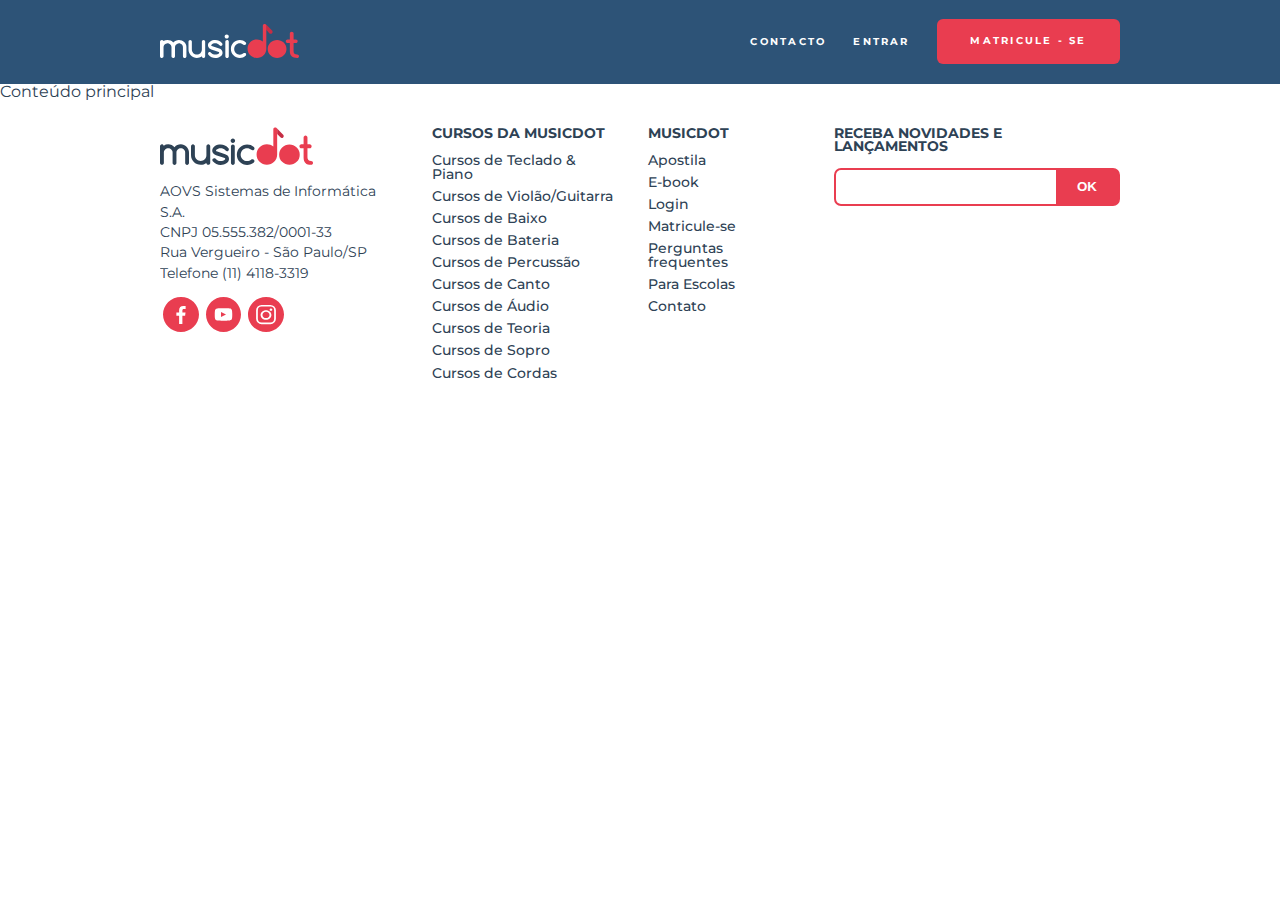
==== index.html @ f308d1e4 "rodape para telas 1200px" ====
<!DOCTYPE html>
<html lang="pt-pt">
<head>
    <meta charset="UTF-8">
    <meta http-equiv="X-UA-Compatible" content="IE=edge">
    <meta name="viewport" content="width=device-width, initial-scale=1.0">
    <link rel="shortcut icon" href="img/favicon.ico" type="image/x-icon">
    <link rel="stylesheet" href="https://fonts.googleapis.com/css?family=Montserrat:300,400,500,
600,700,&display=block">
    <link rel="stylesheet" href="css/reset.css">
    <link rel="stylesheet" href="css/container.css">
    <link rel="stylesheet" href="css/cabecalho.css">
    <link rel="stylesheet" href="css/rodape.css">
    <link rel="stylesheet" href="css/form-newsletter.css">
    <title>MusicDot</title>
</head>
<body>
    <header class="cabecalho container">
        <a href="index.html">
            <img src="img/musicdot-logo-light.svg" alt="MusicDot" title="Ir para a página inicial da Musicdot" class="cabecalho__logo">
        </a>
        <nav>
            <ul class="cabecalho__menu">
                <li class="cabecalho__menu-item"><a href="sobre.html#contato">Contacto</a></li>
                <li class="cabecalho__menu-item"><a href="#">Entrar</a></li>
                <li class="cabecalho__menu-item cabecalho__menu-item--matricular"><a href="#">Matricule - se</a></li>
            </ul>
        </nav>
    </header>

    <main>
        Conteúdo principal
    </main>

    <footer class="rodape container">
        <section class="rodape__secao rodape__secao--sobre">
            <img class="rodape__logo" src="img/logo.svg" alt="Logo da MusicDot">

            <p class="rodape__info-empresa">
                AOVS Sistemas de Informática S.A.
            <br>
            CNPJ 05.555.382/0001-33
            <br>
            Rua Vergueiro - São Paulo/SP
            <br>
            Telefone (11) 4118-3319
            </p>

            <ul class="rodape__lista-midias-socias">
                <li class="rodape__item-midias-socias"><a href="https://www.facebook.com/musicdotonline">
                    <img src="img/footer-icone-facebook.svg" alt="MusicDot no Facebook">
                </a></li>

                <li class="rodape__item-midias-socias "><a href="https://www.youtube.com/user/musicdotonline">
                    <img src="img/footer-icone-youtube.svg" alt="MusicDot no YouTube">
                </a></li>

                <li class="rodape__item-midias-socias "><a href="https://www.instagram.com/musicdotonline/">
                    <img src="img/footer-icone-instagram.svg" alt="Instagram">
                </a></li>
            </ul>
        </section>

<section class="rodape__secao rodape__secao--cursos">
<h2 class="rodape__titulo"> Cursos da MusicDot </h2>
<nav>
<ul>
<li class="rodape_item-lista"><a href="#">Cursos de Teclado & Piano</a></li>
<li class="rodape_item-lista"><a href="#">Cursos de Violão/Guitarra</a></li>
<li class="rodape_item-lista"><a href="#">Cursos de Baixo</a></li>
<li class="rodape_item-lista"><a href="#">Cursos de Bateria</a></li>
<li class="rodape_item-lista"><a href="#">Cursos de Percussão</a></li>
<li class="rodape_item-lista"><a href="#">Cursos de Canto</a></li>
<li class="rodape_item-lista"><a href="#">Cursos de Áudio</a></li>
<li class="rodape_item-lista"><a href="#">Cursos de Teoria</a></li>
<li class="rodape_item-lista"><a href="#">Cursos de Sopro</a></li>
<li class="rodape_item-lista"><a href="#">Cursos de Cordas</a></li>
</ul>
</nav>
</section>

<section class="rodape__secao rodape__secao--links">
    <h2 class="rodape__titulo"> MusicDot </h2>
    <nav>
    <ul>
    <li class="rodape_item-lista"><a href="#">Apostila</a></li>
    <li class="rodape_item-lista"><a href="#">E-book</a></li>
    <li class="rodape_item-lista"><a href="#">Login</a></li>
    <li class="rodape_item-lista"><a href="#">Matricule-se</a></li>
    <li class="rodape_item-lista"><a href="#">Perguntas frequentes</a></li>
    <li class="rodape_item-lista"><a href="#">Para Escolas</a></li>
    <li class="rodape_item-lista"><a href="#">Contato</a></li>
    </ul>
    </nav>
    </section>

    <section class="rodape__secao rodape__secao--newsletter">
        <h2 class="rodape__titulo">
            Receba novidades e lançamentos
        </h2>

        <form action="#" method="get" class="form-newsletter">
            <label for="form-newsletter__label" class="form-newsletter__label">
                Seu email pessoal
            </label>

            <input id="email-newsletter" type="email" name="email-newsletter" class="form-newsletter__campo">
        
        <button type="submit" class="form-newsletter__botao">
            OK
        </button>
    </form>
    </section>
</footer>
</body>
</html>
---- css/container.css ----
.container {
    padding-left: 5%;
    padding-right: 5%;
}

@media (min-width: 1066px) {
    .container {
        padding-left: calc((100% - 960px) / 2);
        padding-right: calc((100% - 960px) / 2);
        }
    }

    @media (min-width: 1440px) {
        .container {
            padding-left: calc((100% - 1200px) / 2);
            padding-right: calc((100% - 1200px) / 2);
        }
    }
---- css/cabecalho.css ----
.cabecalho {
    text-align: center;
    font-size: 0.6rem;
    font-weight: bold;
    text-transform: uppercase;
    letter-spacing: 0.23em;
    color: #fff;
    background-color: #2D5377;
}

.cabecalho__logo {
    padding: 1.5em 0;
    width: 14.5em;
}

.cabecalho__menu {
    display: flex;
    justify-content: space-evenly;
    flex-wrap: wrap;
    background-color: #272B3A87;
}

.cabecalho__menu-item {
    display: inline-block;
}

.cabecalho__menu-item a {
    display: inline-block;
    padding: 1.86em 1.42em;
}

@media (min-width: 640px) {
    .cabecalho {
        padding-top: 0;
        padding-bottom: 0;
        display: flex;
        justify-content: space-between;
        align-items: center;
    }

    .cabecalho__logo {
        padding: 2.5em 0;
    }

    .cabecalho__menu {
        background-color: transparent;
    }
}

@media (min-width: 770px) {
    .cabecalho__menu-item--matricular {
        margin-left: 1.42em;

        border-radius: 6px;
        background-color: #e93d50;
    }

    .cabecalho__menu-item--matricular a {
        padding: 1.8em 3.5em;
    }
}
---- css/rodape.css ----
.rodape {
    padding-top: 2em;
    padding-bottom: 2em;
    text-align: center;
    font-size: 0.7rem;
}

.rodape__logo {
    width: 11.25em;
    margin-bottom: 1em;
}

.rodape__lista-midias-socias {
    display: flex;
    justify-content: center;
    margin-top: 1em;
}

.rodape__info-empresa {
    line-height: 1.5;
}

.rodape__item-midias-socias {
    width: 2.62em;
    margin: 0 .25em;
}

.rodape__item-midias-socias img {
    width: 100%;
}

.rodape__titulo {
    margin-bottom: 1em;
    font-size: 1.45em;
    font-weight: bold;
    text-transform: uppercase;
}

.rodape_item-lista {
    font-weight: 500;
    margin: 0.625em 0;
}

@media (max-width: 640px) {
    .rodape__secao + .rodape__secao {
        margin-top: 2em;
    }
}

@media (min-width: 640px) and (max-width: 1200px){
    .rodape {
        display: flex;
        flex-wrap: wrap;
        justify-content: space-between;

        font-size: 1rem;
    }

    .rodape__secao--sobre,
    .rodape__secao--cursos,
    .rodape__secao--links,
    .rodape__secao--newsletter {
        width: 45%;
    }

    .rodape__secao--cursos {
        order: 1;
        margin: 0;
    }

    .rodape__secao--links {
        order: 2;
        margin: 0;
    }

    .rodape__secao--sobre {
        order: 3;
        margin-top: 2em;
    }

    .rodape__secao--newsletter {
        order: 4;
        margin-top: 2em;
    }
}

@media (min-width: 1200px) {
    .rodape {
        display: flex;
        justify-content: space-between;

        font-size: 0.85rem;
        text-align: left;
    }

    .rodape__titulo {
        font-size: 1em;
    }

    .rodape__lista-midias-socias {
        justify-content: left;
    }

    .rodape__secao {
        margin-top: 0;
    }

    .rodape__secao + .rodape__secao {
        margin-left: 2em;
    }
}
---- css/form-newsletter.css ----
.form-newsletter {
    display: flex;
    width: 100%;
    overflow: hidden;
    box-sizing: border-box;

    border-radius: 7px;
    border: 2px solid #e93d50;
    background-color: #e93d50;
}

.form-newsletter__label {
    position: absolute;
    left: -10000px;
    width: 1px;
    height: 1px;
    overflow: hidden;
}

.form-newsletter__campo {
    padding: .6rem .4rem;
    flex-grow: 1;
    border: none;
}

.form-newsletter__botao {
    flex-grow: 1;
    border: none;

    text-transform: uppercase;
    font-weight: 600;

    background-color: #e93d50;
    color: #fff;
}
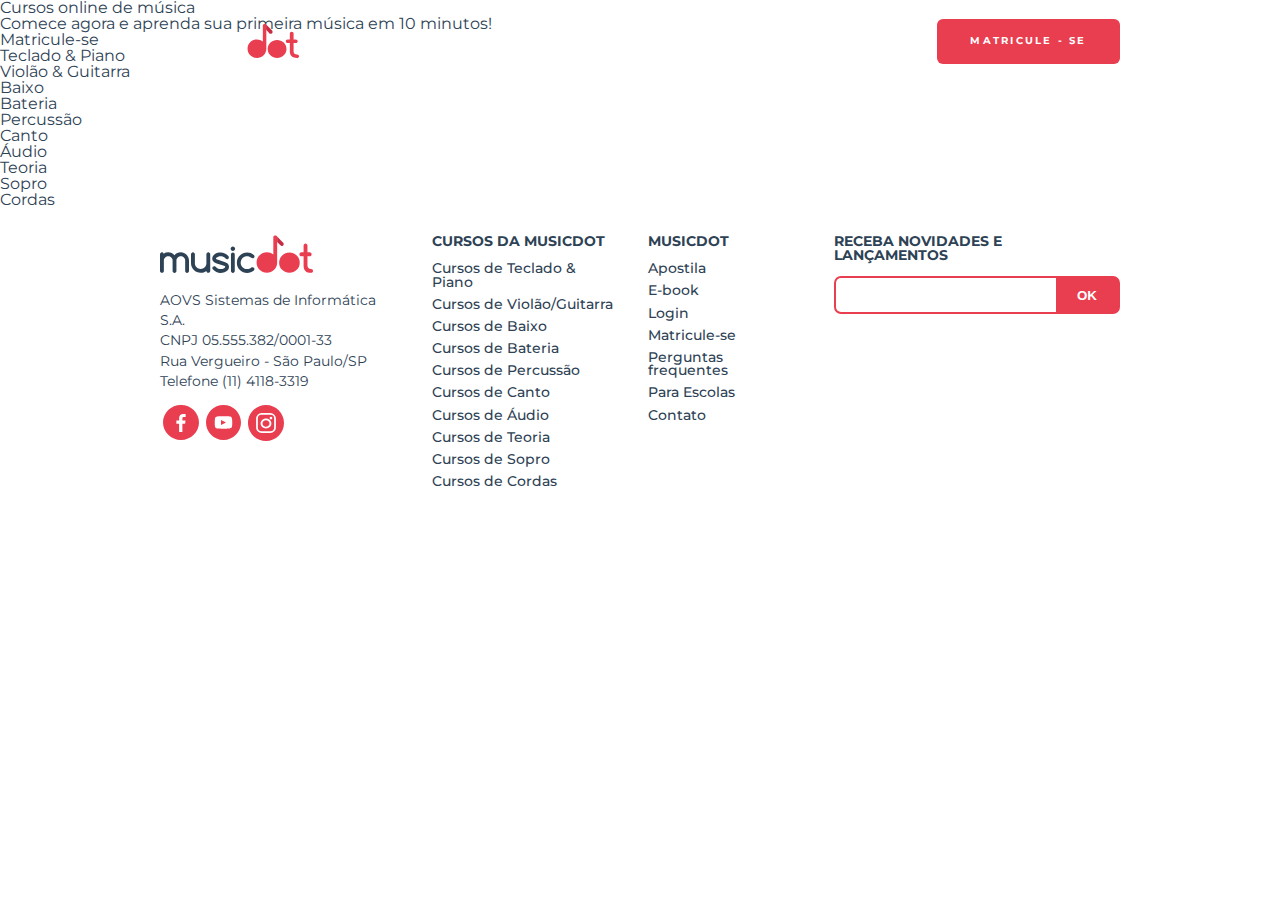
==== commit a1b779d8: "menu absolute" ====
--- a/index.html
+++ b/index.html
@@ -10,6 +10,7 @@
     <link rel="stylesheet" href="css/reset.css">
     <link rel="stylesheet" href="css/container.css">
     <link rel="stylesheet" href="css/cabecalho.css">
+    <link rel="stylesheet" href="css/cursos.css">
     <link rel="stylesheet" href="css/rodape.css">
     <link rel="stylesheet" href="css/form-newsletter.css">
     <title>MusicDot</title>
@@ -26,11 +27,52 @@
                 <li class="cabecalho__menu-item cabecalho__menu-item--matricular"><a href="#">Matricule - se</a></li>
             </ul>
         </nav>
-    </header>
+    </header> <!---Fim do header-->
 
-    <main>
-        Conteúdo principal
-    </main>
+    <main><!--inicio de conteudo primcipal-->
+        <section class="cursos">
+            <article class="cursos__chamada --largura-grande">
+                <h1 class="chamada__titulo">Cursos online de <strong class="chamada__titulo--destaque">música</strong></h1>
+                <p>Comece agora e aprenda sua primeira música em 10 minutos!</p>
+                <a href="cursos.html" class="chamada__cursos__matricula botao">Matricule-se</a>
+            </article>
+
+            <nav>
+                <ul class="cursos__lista">
+                <li class="curso--tecladopiano">
+                <a href="#">Teclado & Piano</a>
+                </li>
+                <li class="curso--violaoguitarra">
+                <a href="#">Violão & Guitarra</a>
+                </li>
+                <li class="curso--baixo">
+                <a href="#">Baixo</a>
+                </li>
+                <li class="curso--bateria curso--destaque">
+                <a href="#">Bateria</a>
+                </li>
+                <li class="curso--percussao">
+                <a href="#">Percussão</a>
+                </li>
+                <li class="curso--canto curso--destaque2">
+                <a href="#">Canto</a>
+                </li>
+                <li class="curso--audio">
+                <a href="#">Áudio</a>
+                </li>
+                <li class="curso--teoria">
+                <a href="#">Teoria</a>
+                </li>
+                <li class="curso--sopro">
+                <a href="#">Sopro</a>
+                </li>
+                <li class="curso--cordas">
+                <a href="#">Cordas</a>
+                </li>
+                </ul>
+                </nav>
+        </section>
+    </main><!--Fim do conteudo principal-->
 
     <footer class="rodape container">
         <section class="rodape__secao rodape__secao--sobre">
--- a/css/cabecalho.css
+++ b/css/cabecalho.css
@@ -1,11 +1,15 @@
 .cabecalho {
+    position: absolute;
+    top: 0;
+    width: 100%;
+    box-sizing: border-box;
+
     text-align: center;
     font-size: 0.6rem;
     font-weight: bold;
     text-transform: uppercase;
     letter-spacing: 0.23em;
     color: #fff;
-    background-color: #2D5377;
 }
 
 .cabecalho__logo {
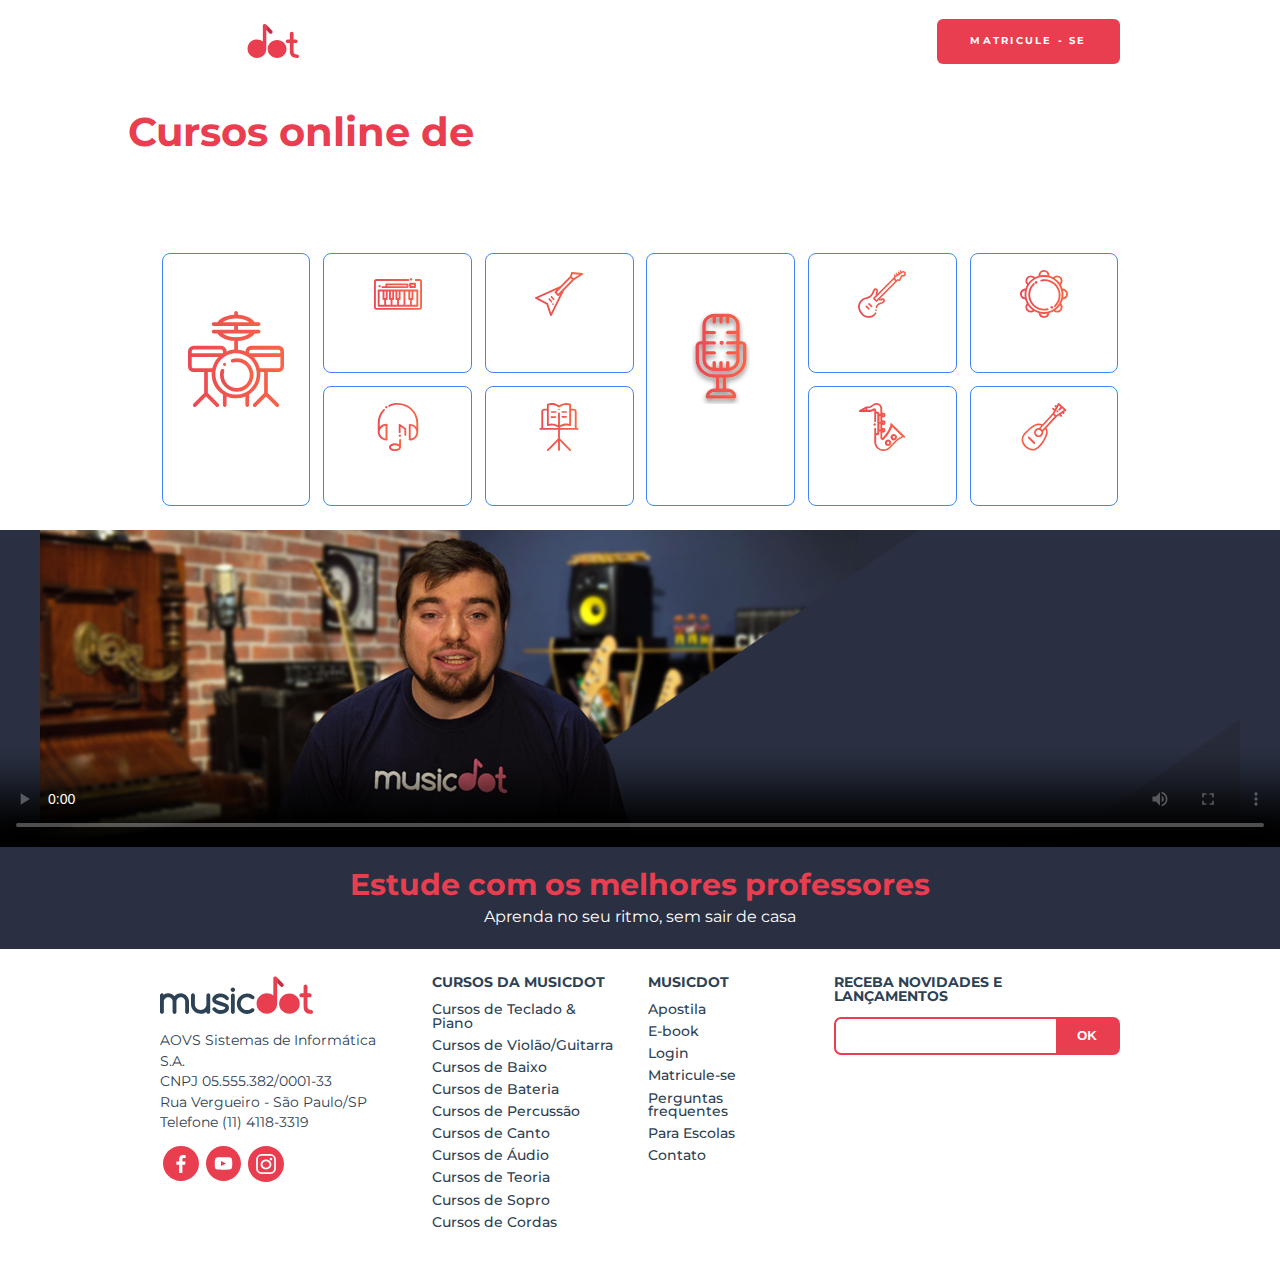
==== commit 78ecf597: "video" ====
--- a/index.html
+++ b/index.html
@@ -11,6 +11,7 @@
     <link rel="stylesheet" href="css/container.css">
     <link rel="stylesheet" href="css/cabecalho.css">
     <link rel="stylesheet" href="css/cursos.css">
+    <link rel="stylesheet" href="css/video.css">
     <link rel="stylesheet" href="css/rodape.css">
     <link rel="stylesheet" href="css/form-newsletter.css">
     <title>MusicDot</title>
@@ -71,6 +72,17 @@
                 </li>
                 </ul>
                 </nav>
+        </section>
+
+        <section class="video">
+            <video controls class="video--mobile" src="video/video-promocional.mp4" poster="img/video-principal-mobile.png"></video>
+
+            <video  controls class="video--desktop" src="video/video-promocional.mp4" poster="img/video-principal.png"></video>
+
+            <article class="video__textos">
+                <h2 class="textos__titulo">Estude com os melhores professores</h2>
+                <p>Aprenda no seu ritmo, sem sair de casa</p>
+            </article>
         </section>
     </main><!--Fim do conteudo principal-->
 
--- a/css/cursos.css
+++ b/css/cursos.css
@@ -0,0 +1,247 @@
+.--largura-maxima {
+    width: 100%;
+}
+
+.--largura-grande {
+    width: 80%;
+}
+
+.botao {
+    font-size: .8rem;
+    font-weight: 500;
+    letter-spacing: 2.9px;
+    text-transform: uppercase;
+    padding: 1rem 40px;
+    margin-top: .5rem;
+    margin-bottom: .5rem;
+    border-radius: 6px;
+    transition: .25s;
+}
+
+.botao:hover {
+    transform: translate(0, .22rem);
+    transition: .25s;
+}
+
+.cursos {
+    color: #fff;
+    text-align: center;
+    background-image: url(../img/home-background-mobile.png);
+    background-size: cover;
+    padding-top: 9.5rem;
+    display: flex;
+    flex-direction: column;
+    align-items: center;
+}
+
+.cursos__chamada {
+    display: flex;
+    flex-direction: column;
+    align-items: center;
+}
+
+.chamada__titulo {
+    color: #e93d50;
+    font-weight: 700;
+    font-size: 1.2rem;
+    margin-bottom: .3rem;
+}
+
+.chamada__titulo--destaque {
+    color: #fff;
+}
+
+.chamada p {
+    font-weight: 500;
+    line-height: 1.3;
+    margin: 1rem 0;
+}
+
+.chamada__cursos__matricula {
+    color: #fff;
+    background-color: #e93d50;
+}
+
+.cursos__lista {
+    font-size: .7rem;
+    font-weight: 600;
+    margin-top: 1rem;
+    margin-bottom: 1rem;
+    display: grid;
+    grid-template-columns: 7rem 7rem;
+    grid-template-rows: repeat(5, 4.5rem);
+    grid-gap: .5rem;
+    text-align: center;
+}
+
+.cursos__lista li {
+    border: 1px solid #4286f4;
+    border-radius: 8px;
+    box-sizing: border-box;
+    display: flex;
+    justify-content: space-around;
+    align-items: center;
+    background-repeat: no-repeat;
+    background-size: 2rem 2rem;
+    background-position: top .6rem center;
+    padding-top: 2.5rem;
+    transition: .25s;
+}
+
+.cursos__lista li:hover {
+    transform: translate(0, .22rem);
+    background-color: rgba(66, 134, 244, 0.337);
+    transition: .25s;
+}
+
+.curso--tecladopiano {
+    background-image: url("../img/icone-teclado-piano.svg");
+    }
+    .curso--violaoguitarra {
+    background-image: url("../img/icones-violao-guitarra.svg");
+    }
+    .curso--baixo {
+    background-image: url("../img/icones-baixo.svg");
+    }
+    .curso--bateria {
+    background-image: url("../img/icones-bateria.svg");
+    }
+    .curso--percussao {
+    background-image: url("../img/icones-percussao.svg");
+    }
+    .curso--canto {
+    background-image: url("../img/icones-canto.svg");
+    }
+    .curso--audio {
+    background-image: url("../img/icones-audio.svg");
+    }
+    .curso--teoria {
+    background-image: url("../img/icones-teoria.svg");
+    }
+    .curso--sopro {
+    background-image: url("../img/icones-sopro.svg");
+    }
+    .curso--cordas {
+    background-image: url("../img/icone-cordas.svg");
+    }
+
+    .cursos__lista img {
+        width: 2rem;
+        height: 2rem;
+        margin-bottom: 5px;
+    }
+
+    @media (min-width: 768px) {
+        .cursos {
+            padding: 6rem 5% 0;
+            background-image: url(../img/home-background.png);
+        }
+
+        .cursos__chamada {
+            width: 300px;
+            align-items: flex-start;
+            align-self: flex-start;
+            text-align: left;
+        }
+
+        .chamada__titulo {
+            font-size: 2rem;
+        }
+
+        .chamada__cursos__matricula {
+            display: none;
+        }
+
+        .cursos__lista {
+            grid-template-columns: repeat(5, 7rem);
+            grid-template-rows: 5.5rem 5.5rem 5.5rem;
+            gap: .8rem;
+        }
+
+        .cursos__lista li {
+            background-repeat: no-repeat;
+            background-size: 2rem 2rem;
+            background-position: top 1rem center;
+            padding-top: 2.5rem;
+        }
+
+        .cursos__lista .curso--destaque {
+            order: -1;
+            grid-area: 1/1/span 3/3;
+            padding-top: 5.5rem;
+            background-size: 6rem 6rem;
+            background-position: top 3.6rem center;
+        }
+    }
+
+    @media (min-width: 1200px) {
+        .cursos {
+            padding: 7rem 10% 0;
+        }
+
+        .cursos__chamada {
+            width: 450px;
+        }
+
+        .chamada__titulo {
+            font-size: 2.5rem;
+        }
+
+        .cursos__lista {
+            grid-template-columns: repeat(6, 9.3rem);
+            grid-template-rows: 7.5rem 7.5rem;
+            margin-top: 1.5rem;
+            margin-bottom: 1.5rem;
+        }
+
+        .cursos__lista li {
+            background-repeat: no-repeat;
+            background-size: 3rem 3rem;
+            background-position: top 1rem center;
+            padding-top: 2.5rem;
+        }
+
+        .cursos__lista .curso--destaque {
+            order: -1;
+            grid-area: 1/1/span 2/2;
+            padding-top: 6rem;
+            background-size: 6rem 6rem;
+            background-position: top 3.6rem center;
+        }
+
+        .cursos__lista .curso--destaque2 {
+            order: -1;
+            grid-area: 1/4/span 2/5;
+            padding-top: 6rem;
+            background-size: 6rem 6rem;
+            background-position: top 3.6rem center;
+        }
+
+        .cursos__lista p {
+            font-size: .9rem;
+        }
+
+        .curso--destaque2 .imagem-destaque2 {
+            width: 6rem;
+            height: 6rem;
+            margin-bottom: .8rem;
+        }
+    }
+
+    @media (min-width: 1440px) {
+        .cursos__lista {
+            grid-template-columns: repeat(6, 11rem);
+        }
+    }
+
+    @media (min-width: 1600px) {
+        .cursos__lista {
+            grid-template-columns: repeat(6, 13rem);
+        }
+
+        .cursos__lista img {
+            width: 3rem;
+            height: 3rem;
+            margin-bottom: 10px;
+        }
+    }--- a/css/video.css
+++ b/css/video.css
@@ -0,0 +1,78 @@
+.video {
+    display: flex;
+    flex-direction: column;
+    align-items: center;
+    text-align: center;
+    color: #fff;
+    background-color: #2a3042;
+}
+
+.video--mobile {
+    width: 100%;
+    height: 8.9rem;
+}
+
+.video--desktop {
+    display: none;
+}
+
+.video__textos {
+    margin-top: 1rem;
+    margin-bottom: 1rem;
+    position: relative;
+    padding: 0 10%;
+    box-sizing: border-box;
+}
+
+.textos__titulo {
+    font-weight: 700;
+    font-size: 1.2rem;
+    margin-bottom: .3rem;
+    margin-bottom: .5rem;
+}
+
+.textos__titulo::first-line {
+    color: #e93d50;
+}
+
+@media (min-width: 768px) {
+    .video--mobile {
+        display: none;
+    }
+
+    .video--desktop {
+        display: block;
+        width: 100%;
+        height: 12.8rem;
+    }
+
+    .textos__titulo {
+        font-size: 1.5rem;
+    }
+}
+
+@media (min-width: 1200px) {
+    .video--desktop {
+        height: 19.8rem;
+    }
+
+    .video__textos {
+        margin-top: 1.5rem;
+        margin-bottom: 1.5rem;
+    }
+
+    .video__textos::before {
+        width: 5rem;
+        height: 5rem;
+    }
+
+    .textos__titulo {
+        font-size: 1.9rem;
+    }
+}
+
+@media (min-width: 1600px) {
+    .video--desktop {
+        height: 26.8rem;
+    }
+}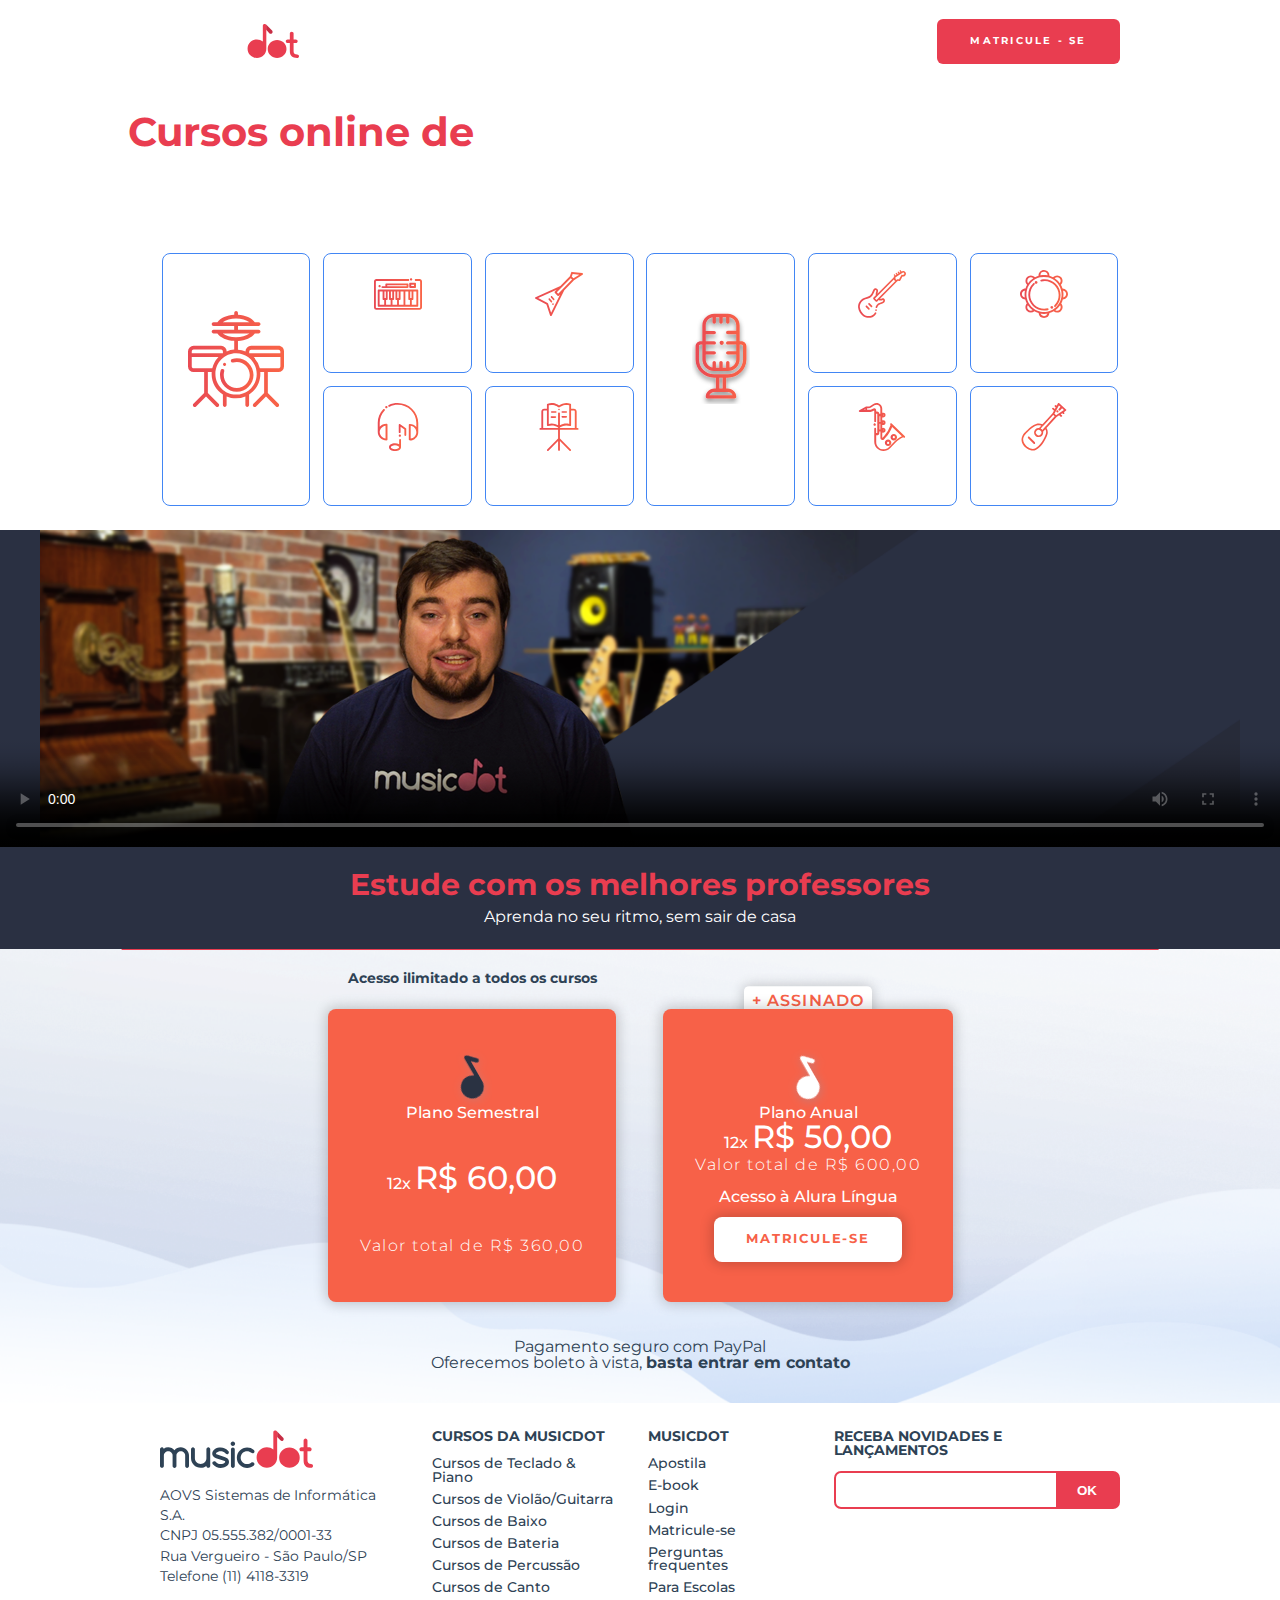
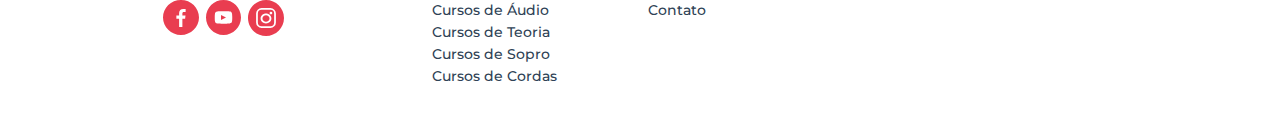
==== commit a3b3ec27: "planos" ====
--- a/index.html
+++ b/index.html
@@ -12,6 +12,7 @@
     <link rel="stylesheet" href="css/cabecalho.css">
     <link rel="stylesheet" href="css/cursos.css">
     <link rel="stylesheet" href="css/video.css">
+    <link rel="stylesheet" href="css/planos.css">
     <link rel="stylesheet" href="css/rodape.css">
     <link rel="stylesheet" href="css/form-newsletter.css">
     <title>MusicDot</title>
@@ -82,6 +83,29 @@
             <article class="video__textos">
                 <h2 class="textos__titulo">Estude com os melhores professores</h2>
                 <p>Aprenda no seu ritmo, sem sair de casa</p>
+            </article>
+        </section>
+
+        <section class="planos">
+            <h2 class="planos__titulo">Acesso ilimitado a todos os cursos</h2>
+            <article class="cards__planoanual">
+                <span class="plano--destaque"> + Assinado</span>
+                <div class="planos__card card--anual">
+                    <h3 class="plano__titulo">Plano Anual</h3>
+                    <p>12x <span class="valor--destaque">R$ 50,00</span></p>
+                    <p>Valor total de R$ 600,00</p>
+                    <span>Acesso à Alura Língua</span>
+                    <a href="cursos.html" class="cards__botao botao">Matricule-se</a>
+                </div>
+            </article>
+            <article class="planos__card card--semestral">
+                <h3 class="plano__titulo">Plano Semestral</h3>
+                <p>12x <span class="valor--destaque">R$ 60,00</span></p>
+                <p>Valor total de R$ 360,00</p>
+            </article>
+            <article class="planos__pagamentos">
+                <p>Pagamento seguro com PayPal</p>
+                <p>Oferecemos boleto à vista, <a href="#">basta entrar em contato</a></p>
             </article>
         </section>
     </main><!--Fim do conteudo principal-->
--- a/css/planos.css
+++ b/css/planos.css
@@ -0,0 +1,169 @@
+.planos {
+    background-image: url(../img/planos-background-mobile.png);
+    background-size: cover;
+    background-repeat: no-repeat;
+    text-align: center;
+    padding-top: 15px;
+    padding-bottom: 1.8rem;
+    display: grid;
+    justify-items: center;
+    position: relative;
+}
+
+.planos::before {
+    content: "";
+    width: 81%;
+    height: .1rem;
+    background-color: #e93d50;
+    position: absolute;
+    top: 0;
+    left: 50%;
+    transform: translate(-50%, 0);
+}
+
+.planos__titulo {
+ font-size: .85rem;  
+ font-weight: 700;
+ margin-bottom: 2rem; 
+}
+
+.planos__card {
+    background-color: #f76148;
+    border-radius: 8px;
+    margin-bottom: 1.3rem;
+    color: #fff;
+    padding: 4rem 1rem 1rem;
+    display: flex;
+    flex-direction: column;
+    align-items: center;
+    box-shadow: 0 0 .8rem .1rem rgba(0, 0, 0, .2);
+    background-repeat: no-repeat;
+    background-size: 1.7rem;
+    background-position: top 1.5rem center;
+}
+
+.card--anual {
+    background-image: url(../img/simbolo-musidot-branco.svg);
+}
+
+.card--semestral {
+    background-image: url(../img/simbolo-musidot-dark.svg);
+}
+
+.planos__titulo {
+    margin: 8px 0;
+}
+
+.planos__card p + p {
+    font-weight: 300;
+    margin-top: .2rem;
+    letter-spacing: 1.5px;
+}
+
+.plano__titulo, .plano__titulo + p {
+    font-size: 1rem;
+    font-weight: 500;
+}
+
+.valor--destaque {
+    font-size: 2rem;
+    font-weight: 700;
+}
+
+.planos__card span {
+    font-weight: 500;
+}
+
+.cards__botao {
+    color: #f76148;
+    text-transform: uppercase;
+    letter-spacing: 1.8px;
+    font-weight: 600;
+    border-radius: 8px;
+    margin-top: .8rem;
+    background-color: #fff;
+    padding: 1rem 2rem;
+    box-shadow: 0 0 .8rem .1rem rgba(0, 0, 0, .2);
+}
+
+.card--anual {
+    position: relative;
+    z-index: 2;
+}
+
+.plano--destaque {
+    color: #f76148;
+    font-weight: 600;
+    text-transform: uppercase;
+    letter-spacing: 1.1px;
+    width: 8rem;
+    padding: .4rem 0 .8rem;
+    border-radius: 5px;
+    box-shadow: 0 0 .8rem .05rem rgba(0, 0, 0, .2);
+    background-color: #fff;
+    position: absolute;
+    transform: translate(-50%, -65%);
+    z-index: 1;
+}
+
+.card--anual p + p, .card--semestral p + p {
+    margin-bottom: 1rem;
+}
+
+.planos > p {
+    width: 250px;
+    font-size: .6rem;
+    font-weight: 600;
+    line-height: 18px;
+}
+
+.planos a {
+    font-weight: 700;
+}
+
+@media (min-width: 768px) {
+    .planos {
+        grid-template-columns: 20rem 20rem;
+        grid-template-areas: 
+        "header header"
+        "card1 card2"
+        "footer footer";
+        gap: 1rem;
+        justify-content: center;
+        padding-bottom: 2rem;
+        background-image: url(../img/planos-background.png);
+        background-size: cover;
+    }
+
+    .plano__titulo {
+        grid-area: header;
+    }
+
+    .cards__planoanual {
+        grid-area: card2;
+    }
+
+    .card--semestral {
+        grid-area: card1;
+    }
+
+    .planos__pagamentos {
+        grid-column-end: span 2;
+    }
+
+    .plano--maisassinado {
+        font-size: .8rem;
+    }
+
+    .planos__card {
+        padding: 6rem 2rem 2rem;
+        justify-content: space-between;
+        background-size: 2.5rem;
+        background-position: top 2.5rem center;
+    }
+
+    .planos__card img {
+        width: 2.5rem;
+    }
+}
+
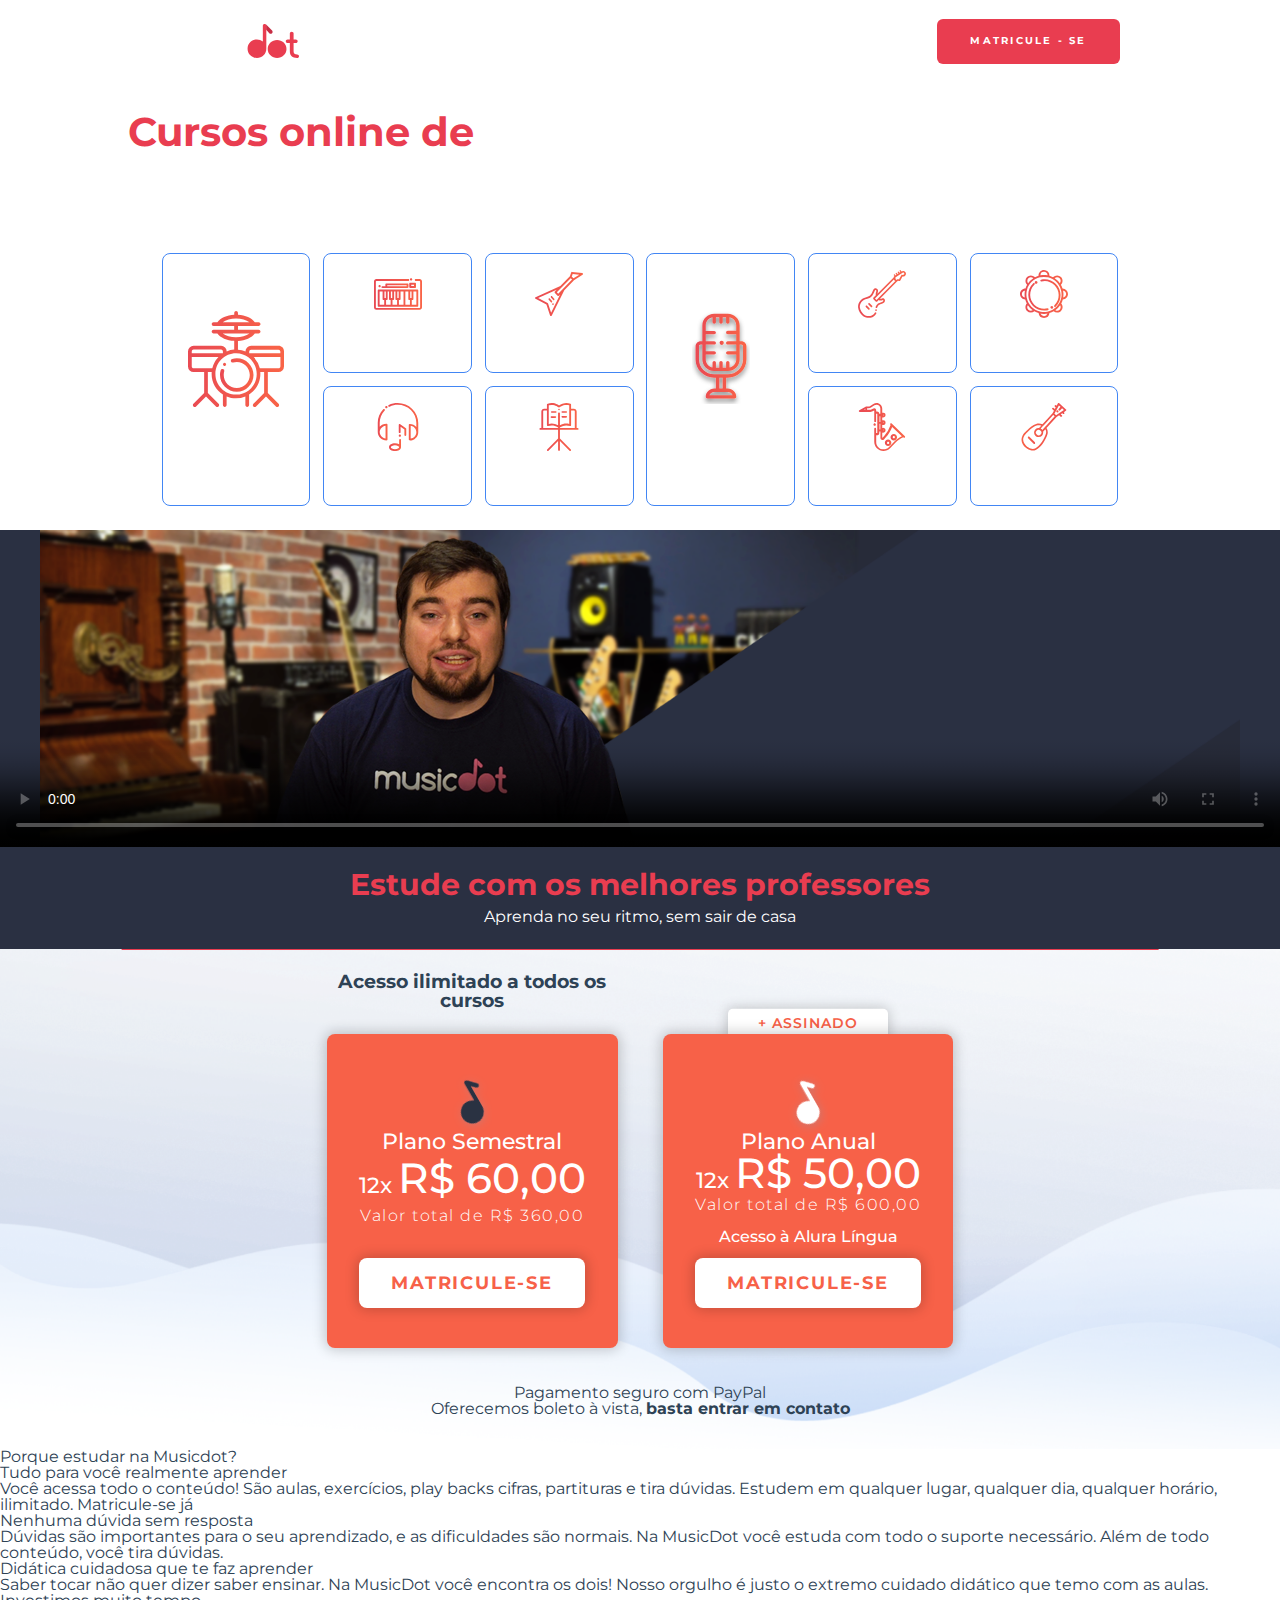
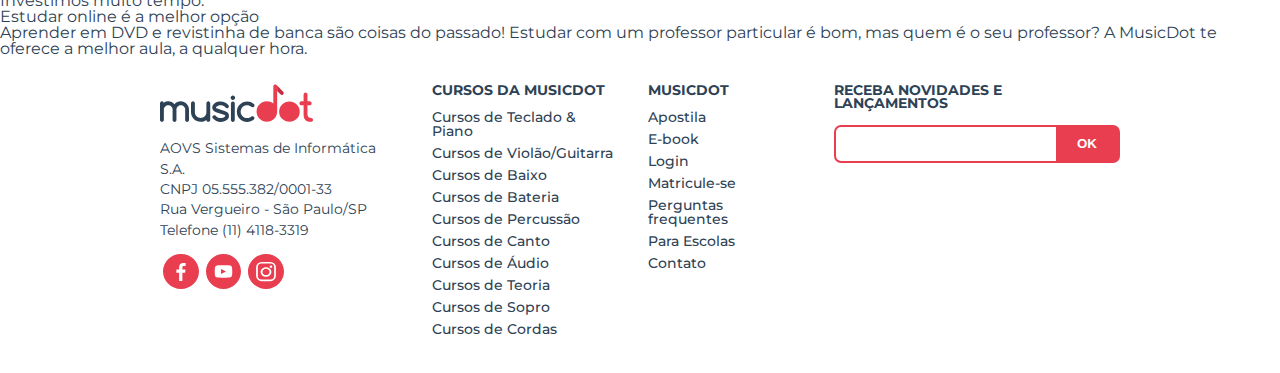
==== commit fa5f16fe: "beneficios" ====
--- a/index.html
+++ b/index.html
@@ -13,6 +13,7 @@
     <link rel="stylesheet" href="css/cursos.css">
     <link rel="stylesheet" href="css/video.css">
     <link rel="stylesheet" href="css/planos.css">
+    <link rel="stylesheet" href="css/beneficios.css">
     <link rel="stylesheet" href="css/rodape.css">
     <link rel="stylesheet" href="css/form-newsletter.css">
     <title>MusicDot</title>
@@ -102,6 +103,7 @@
                 <h3 class="plano__titulo">Plano Semestral</h3>
                 <p>12x <span class="valor--destaque">R$ 60,00</span></p>
                 <p>Valor total de R$ 360,00</p>
+                <a href="cursos.html" class="cards__botao botao">Matricule-se</a>
             </article>
             <article class="planos__pagamentos">
                 <p>Pagamento seguro com PayPal</p>
@@ -109,6 +111,32 @@
             </article>
         </section>
     </main><!--Fim do conteudo principal-->
+
+    <section class="beneficios">
+        <h2 class="beneficios__titulo">Porque estudar na Musicdot?</h2>
+        <ul class="beneficios__lista">
+            <li class="beneficio--paravoce">
+                <h3 class="beneficio__titulo">Tudo para você realmente aprender</h3>
+                <p class="beneficio__texto">Você acessa todo o conteúdo! São aulas, exercícios, play backs cifras, partituras e tira dúvidas. Estudem em qualquer lugar, qualquer dia, qualquer horário, ilimitado. Matricule-se já
+                </p>
+            </li>
+
+            <li class="beneficio--duvidas">
+                <h3 class="beneficio__titulo">Nenhuma dúvida sem resposta</h3>
+                <p class="beneficio__texto">Dúvidas são importantes para o seu aprendizado, e as dificuldades são normais. Na MusicDot você estuda com todo o suporte necessário. Além de todo conteúdo, você tira dúvidas.</p>
+            </li>
+
+            <li class="beneficio--didatica">
+                <h3 class="beneficio__titulo">Didática cuidadosa que te faz aprender</h3>
+                <p class="beneficio__texto">Saber tocar não quer dizer saber ensinar. Na MusicDot você encontra os dois! Nosso orgulho é justo o extremo cuidado didático que temo com as aulas. Investimos muito tempo.</p>
+            </li>
+
+            <li class="beneficio--online">
+                <h3 class="beneficio__titulo">Estudar online é a melhor opção</h3>
+                <p class="beneficio__texto">Aprender em DVD e revistinha de banca são coisas do passado! Estudar com um professor particular é bom, mas quem é o seu professor? A MusicDot te oferece a melhor aula, a qualquer hora.</p>
+            </li>
+        </ul>
+    </section>
 
     <footer class="rodape container">
         <section class="rodape__secao rodape__secao--sobre">
--- a/css/planos.css
+++ b/css/planos.css
@@ -165,5 +165,42 @@
     .planos__card img {
         width: 2.5rem;
     }
-}
-
+
+    .plano__titulo, .plano__titulo + p {
+        font-size: 1.4rem;
+        font-weight: 500;
+    }
+
+    .valor--destaque {
+        font-size: 2.6rem;
+        font-weight: 700;
+    }
+
+    .plano--destaque {
+        font-size: .6rem;
+    }
+
+    .cards__botao {
+        font-size: 1.1rem;
+        transition: .25s;
+    }
+
+    .planos > p {
+        font-size: .9rem;
+        font-weight: 600;
+        line-height: 18px;
+    }
+}
+
+@media(min-width: 1200px) {
+    .planos__titulo {
+        font-size: 1.2rem;
+    }  
+    
+    .plano--destaque {
+        font-size: .9rem;
+        width: 10rem;
+        transform: translate(-50%, -75%);
+    }
+}
+
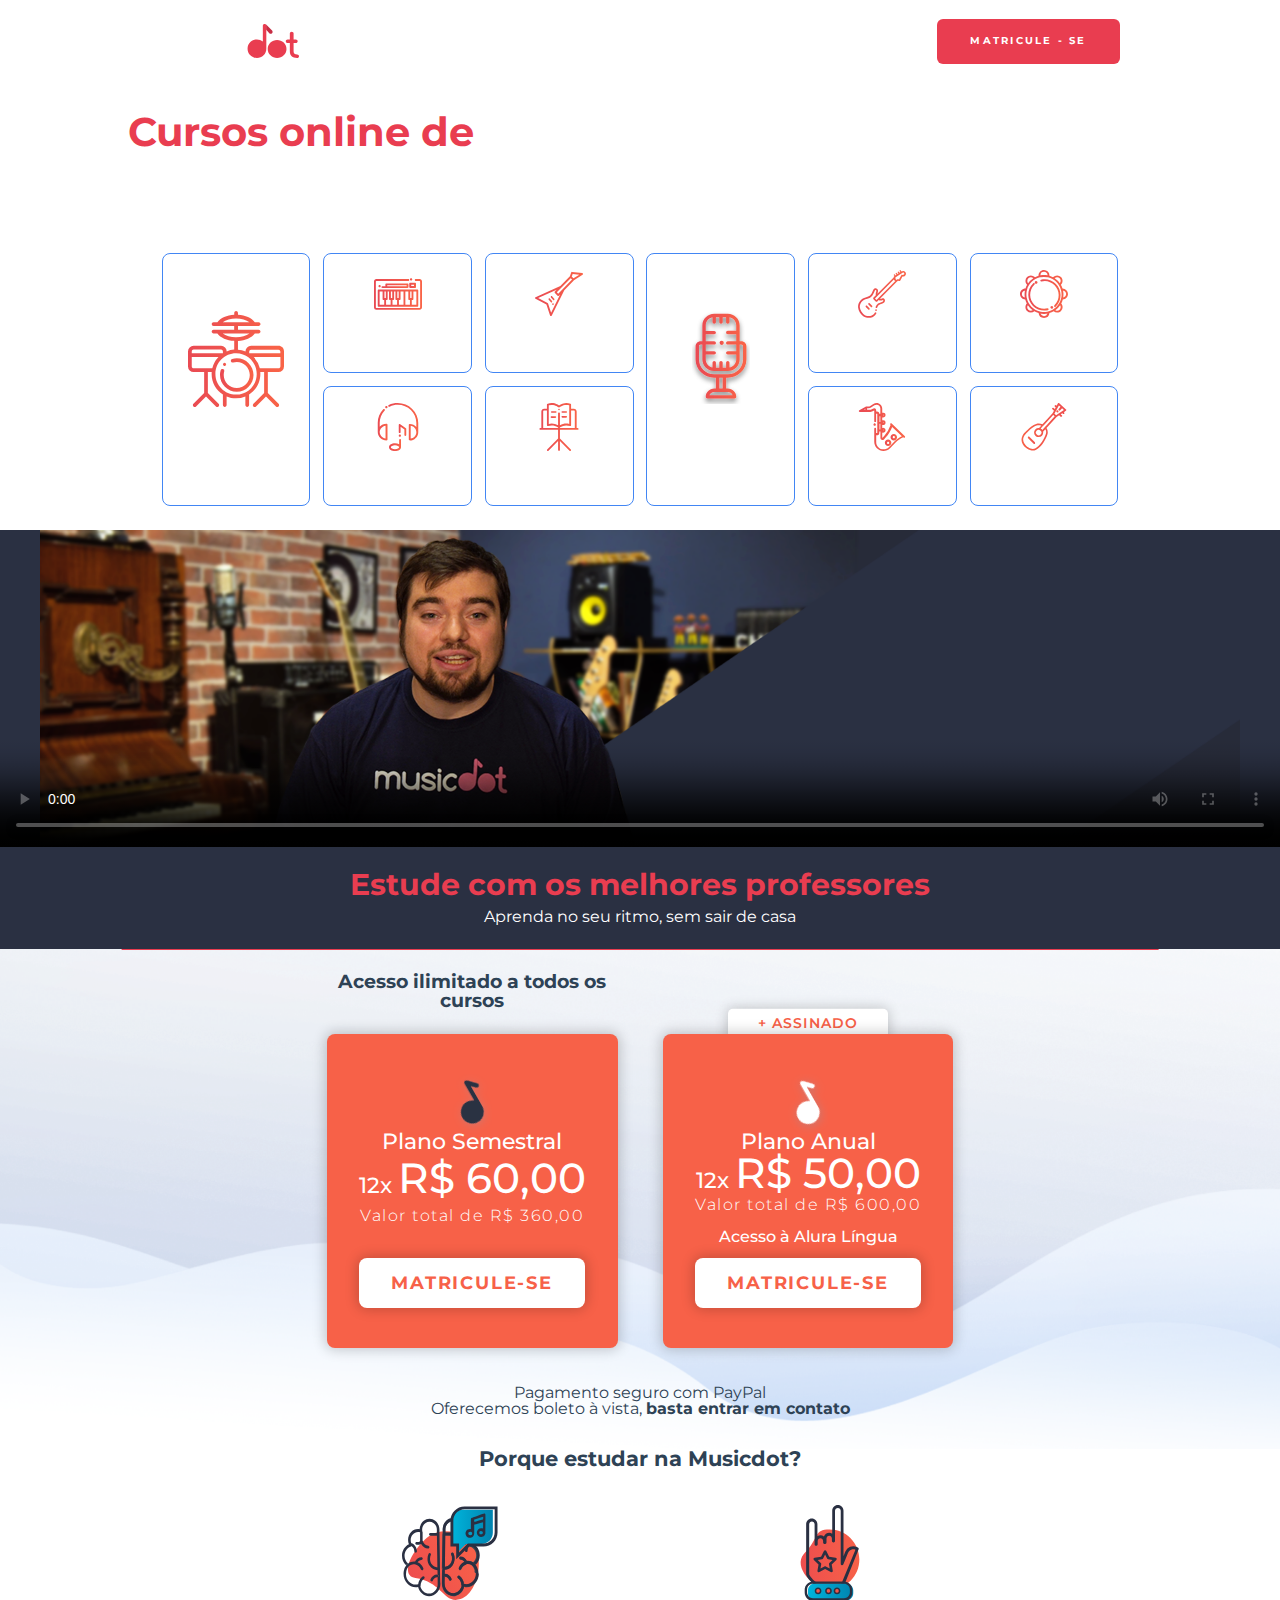
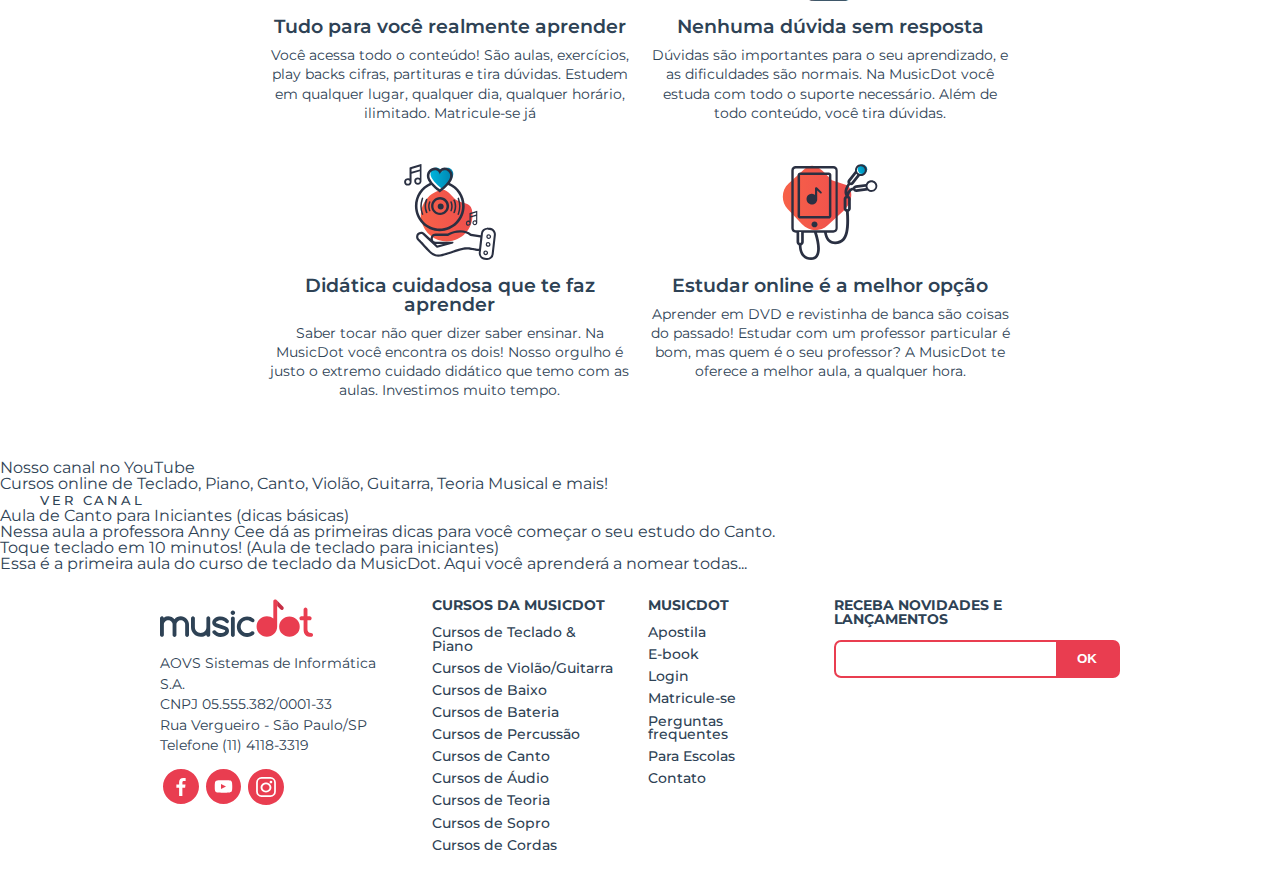
==== commit e6efffa3: "chamada de youtube" ====
--- a/index.html
+++ b/index.html
@@ -14,6 +14,7 @@
     <link rel="stylesheet" href="css/video.css">
     <link rel="stylesheet" href="css/planos.css">
     <link rel="stylesheet" href="css/beneficios.css">
+    <link rel="stylesheet" href="css/chamada-youtube.css">
     <link rel="stylesheet" href="css/rodape.css">
     <link rel="stylesheet" href="css/form-newsletter.css">
     <title>MusicDot</title>
@@ -110,7 +111,6 @@
                 <p>Oferecemos boleto à vista, <a href="#">basta entrar em contato</a></p>
             </article>
         </section>
-    </main><!--Fim do conteudo principal-->
 
     <section class="beneficios">
         <h2 class="beneficios__titulo">Porque estudar na Musicdot?</h2>
@@ -137,6 +137,29 @@
             </li>
         </ul>
     </section>
+
+    <section class="chamada__youtube">
+        <article class="chamada__youtube__canal youtube__informacao icone--youtube --largura-grande">
+            <h2 class="canal__titulo">Nosso canal no YouTube</h2>
+            <p class="canal__texto">Cursos online de Teclado, Piano, Canto, Violão, Guitarra, Teoria Musical e mais!</p>
+            <a href="https://www.youtube.com/user/musicdotonline" class="canal__button botao">Ver Canal</a>
+        </article>
+
+        <article  class="chamada__youtube__canal chamada__youtube--video1">
+            <a href="#" class="video__descricao">
+            <h2 class="descricao__titulo">Aula de Canto para Iniciantes (dicas básicas)</h2>
+            <p class="descricao__texto">Nessa aula a professora Anny Cee dá as primeiras dicas para você começar o seu estudo do Canto.</p>
+        </a>
+        </article>
+
+        <article class="chamada__youtube__canal chamada__youtube--video2">
+            <a href="#" class="video__descricao">
+                <h2 class="descricao__titulo">Toque teclado em 10 minutos! (Aula de teclado para iniciantes)</h2>
+                <p class="descricao__texto">Essa é a primeira aula do curso de teclado da MusicDot. Aqui você aprenderá a nomear todas...</p>
+            </a>
+        </article>
+    </section>
+</main><!--Fim do conteudo principal-->
 
     <footer class="rodape container">
         <section class="rodape__secao rodape__secao--sobre">
--- a/css/beneficios.css
+++ b/css/beneficios.css
@@ -0,0 +1,97 @@
+.beneficios {
+    text-align: center;
+    margin-bottom: 2rem;
+    padding: 0 10%;
+    display: flex;
+    flex-direction: column;
+    align-items: center;
+}
+
+.beneficios__titulo {
+    font-size: 1rem;
+    font-weight: 700;
+}
+
+.beneficios__lista li {
+    padding-top: 5.5rem;
+    background-repeat: no-repeat;
+    background-size: 4rem 4rem;
+    background-position: top 20px center;
+}
+
+.beneficio--paravoce {
+    background-image: url(../img/icone-beneficios-tudo-para-voce.svg);
+}
+
+.beneficio--duvidas {
+    background-image: url(../img/icone-beneficios-nenhuma-duvida.svg);
+}
+
+.beneficio--didatica {
+    background-image: url(../img/icone-beneficios-didatica-cuidadosa.svg);
+}
+
+.beneficio--online {
+    background-image: url(../img/icone-beneficios-online.svg);
+}
+
+.beneficio__titulo {
+    font-size: .8rem;
+    font-weight: 600;
+    margin-top: 1rem;
+    margin-bottom: .2rem;
+}
+
+.beneficio__texto {
+    line-height: 1rem;
+}
+
+@media(min-width: 768px) {
+    .beneficios {
+        margin-bottom: 3.7rem;
+    }
+
+    .beneficios__lista {
+        display: grid;
+        grid-template-columns: 17.5rem 17.5rem;
+        gap: 1rem;
+    }
+
+    .beneficios__titulo {
+        margin-bottom: 1rem;
+    }
+
+    .beneficio__titulo {
+        font-size: 1.1rem;
+    }
+
+    .beneficio__texto {
+        font-size: .8rem;
+    }
+}
+
+@media(min-width:1200px) {
+    .beneficios__titulo {
+        font-size: 1.3rem;
+    }
+
+    .beneficios__lista {
+        gap: 1.3rem;
+        grid-template-columns: 22.5rem 22.5rem;
+    }
+
+    .beneficios__lista li {
+        padding-top: 7.25rem;
+        background-size: 6rem 6rem;
+    }
+
+    .beneficio__titulo {
+        font-size: 1.2rem;
+        margin-bottom: .6rem;
+    }
+
+    .beneficio__texto {
+        font-size: .9rem;
+        line-height: 1.2rem;
+    }
+}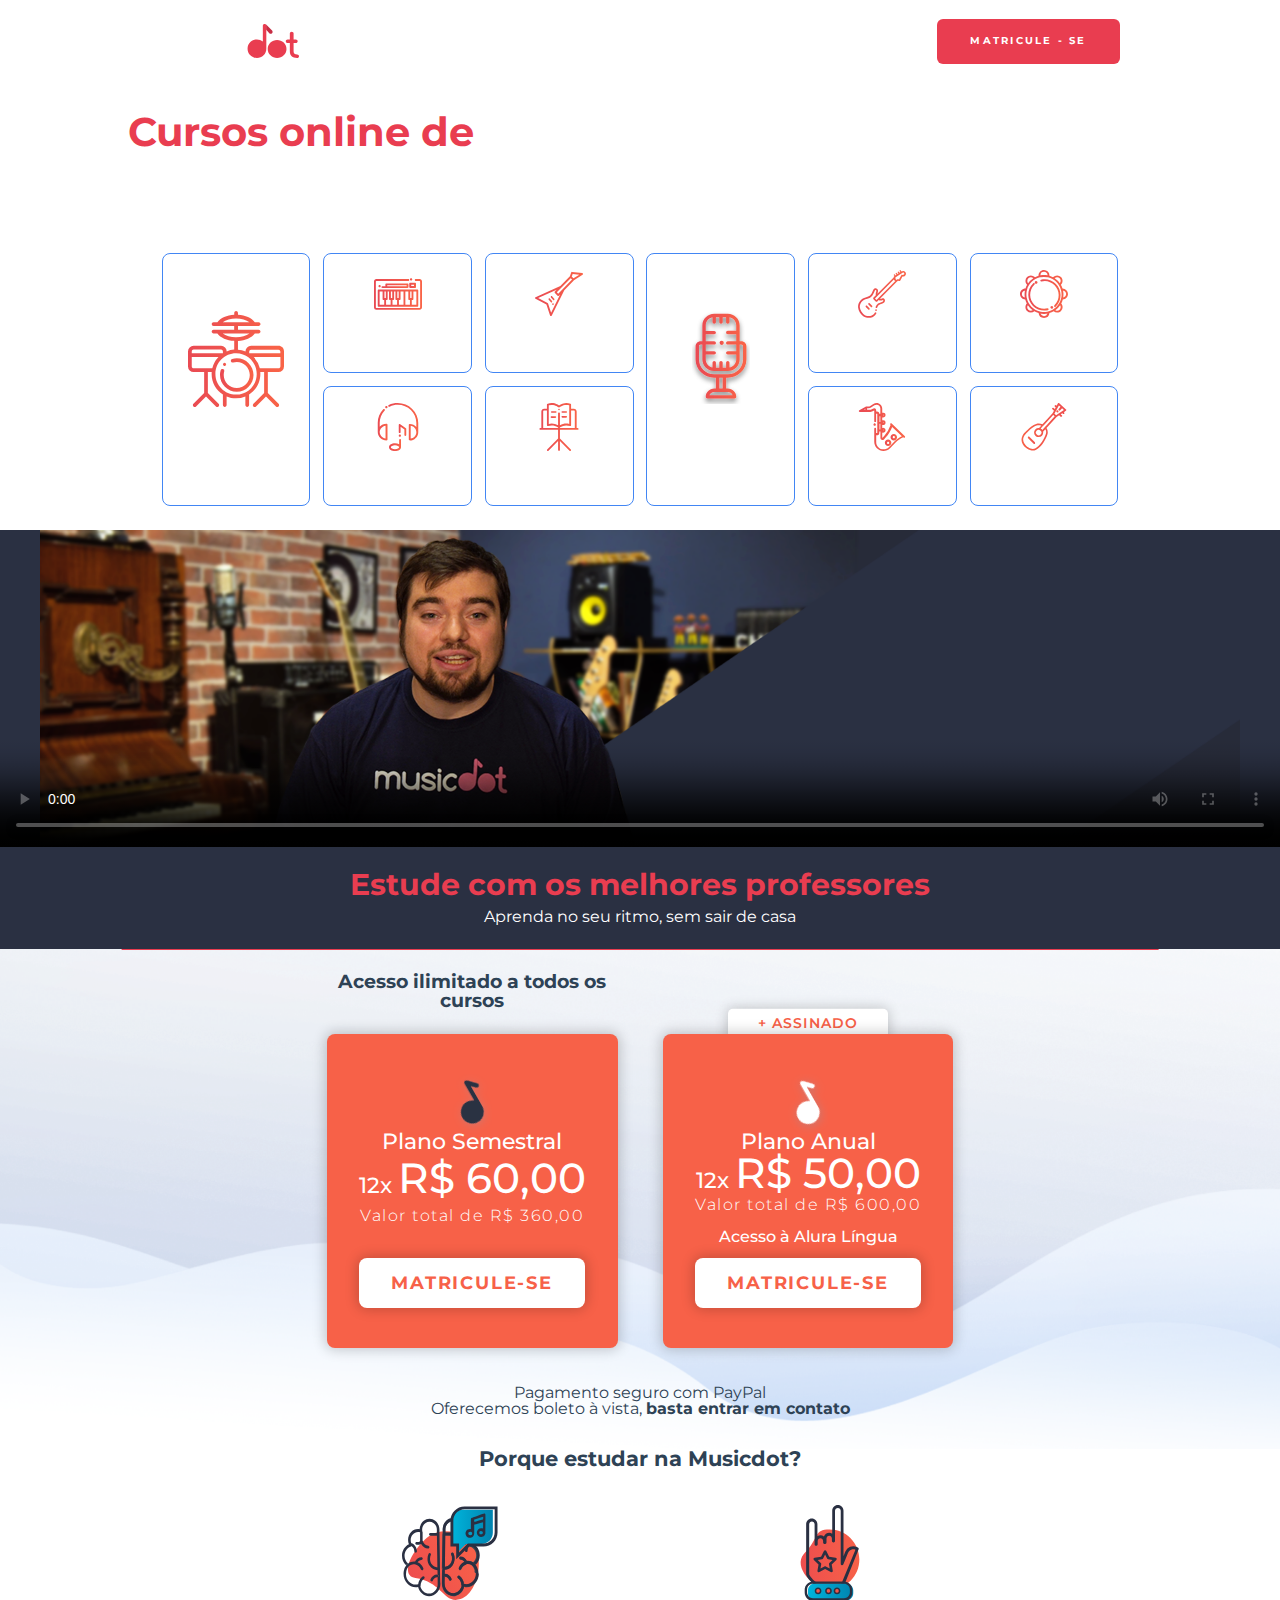
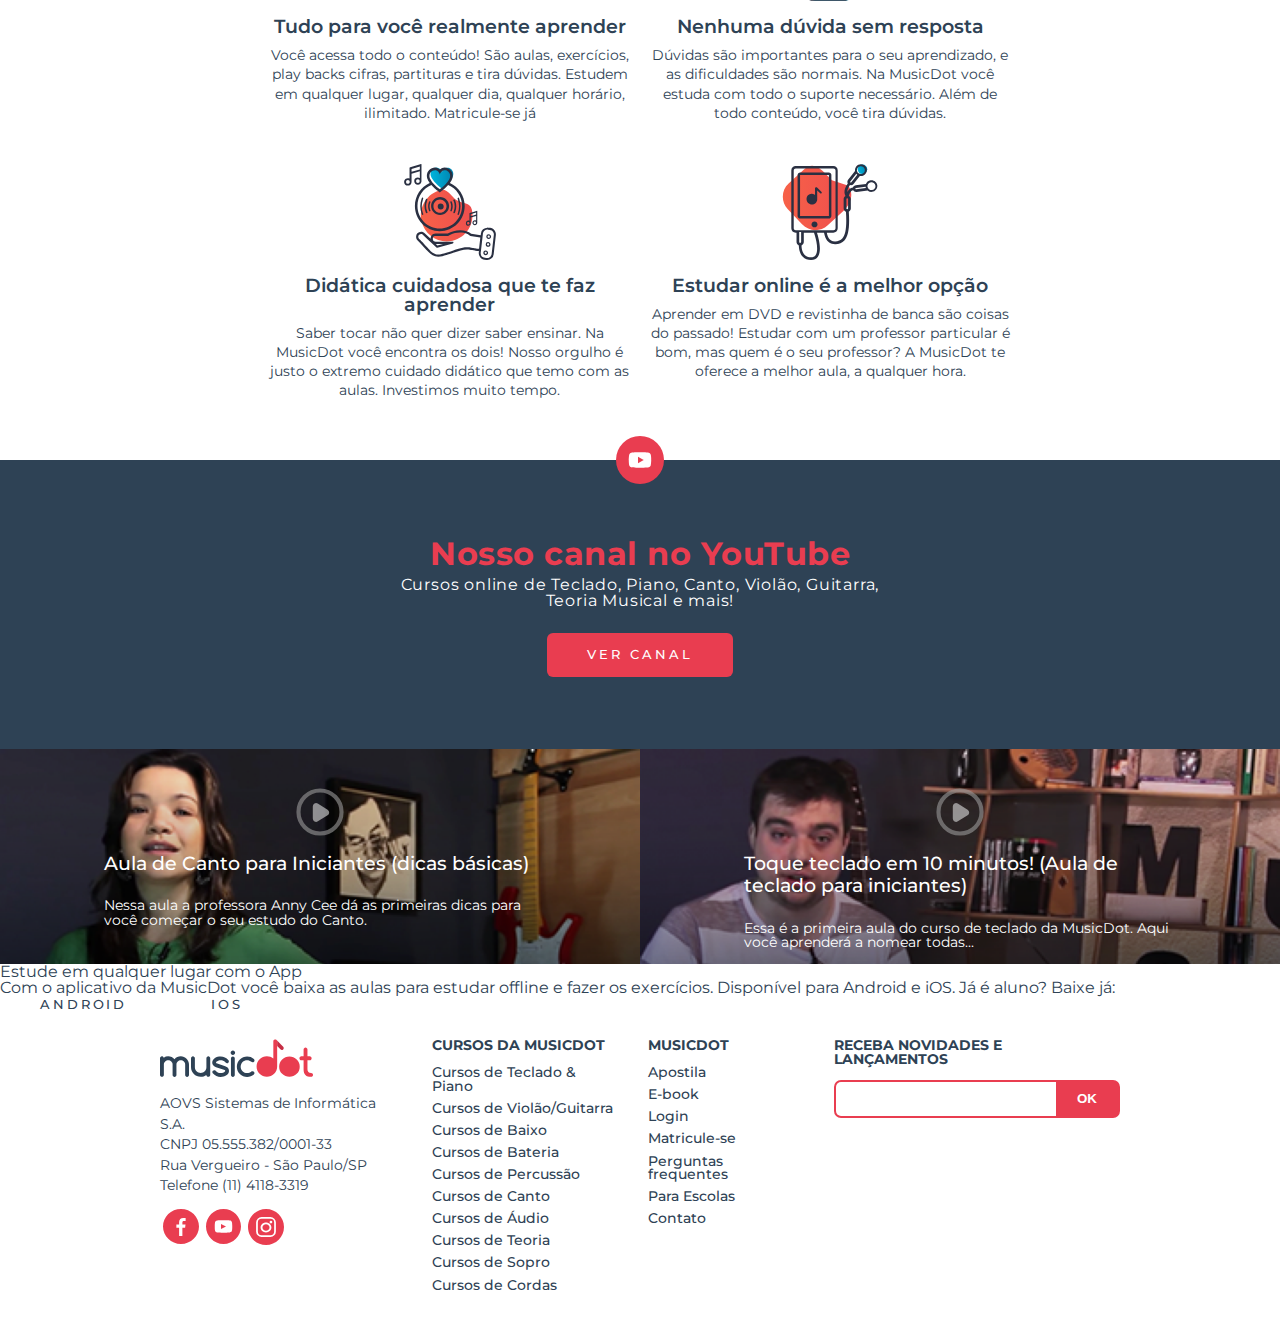
==== commit d76be3d3: "chamada de youtube para telas 1200px" ====
--- a/index.html
+++ b/index.html
@@ -15,6 +15,7 @@
     <link rel="stylesheet" href="css/planos.css">
     <link rel="stylesheet" href="css/beneficios.css">
     <link rel="stylesheet" href="css/chamada-youtube.css">
+    <link rel="stylesheet" href="css/chamada-app.css">
     <link rel="stylesheet" href="css/rodape.css">
     <link rel="stylesheet" href="css/form-newsletter.css">
     <title>MusicDot</title>
@@ -159,6 +160,13 @@
             </a>
         </article>
     </section>
+
+    <section class="chamada__aplicativo">
+        <h2 class="aplicativo__titulo">Estude em qualquer lugar com o App</h2>
+        <p class="aplicativo__texto">Com o aplicativo da MusicDot você baixa as aulas para estudar offline e fazer os exercícios. Disponível para Android e iOS. Já é aluno? <strong class="texto-destaque">Baixe já:</strong></p>
+        <a href="https://play.google.com/store/apps/details?id=br.com.musicdot&hl=en" class="aplicativo__button app__download--android botao">Android</a>
+        <a href="https://apps.apple.com/br/app/musicdot/id1333842849" class="aplicativo__button app__download--ios botao">iOS</a>
+    </section>
 </main><!--Fim do conteudo principal-->
 
     <footer class="rodape container">
--- a/css/chamada-youtube.css
+++ b/css/chamada-youtube.css
@@ -0,0 +1,154 @@
+.chamada__youtube {
+    background-color: #2e4255;
+    display: grid;
+    justify-items: center;
+}
+
+.chamada__youtube__canal {
+    color: #fff;
+    display: flex;
+    flex-direction: column;
+    align-items: center;
+    text-align: center;
+    padding: 1.2rem 2rem .9rem;
+    position: relative;
+    box-sizing: border-box;
+}
+
+.icone--youtube::before {
+    content: "";
+    width: 3rem;
+    height: 3rem;
+    background-image: url(../img/icone-youtube.svg);
+    background-size: 100%;
+    background-repeat: no-repeat;
+    position: absolute;
+    top: 0;
+    left: 50%;
+    transform: translate(-50%, -50%);
+}
+
+.canal__titulo {
+    color: #e93d50;
+    font-size: 1rem;
+    font-weight: 700;
+    margin-top: .9rem;
+    margin-bottom: .1rem;
+    letter-spacing: .5px;
+}
+
+.canal__texto {
+    font-size: .6rem;
+    letter-spacing: .8px;
+    line-height: 12px;
+    margin-bottom: 1rem;
+}
+
+.canal__button {
+    color: #fff;
+    background-color: #e93d50;
+}
+
+.video__descricao {
+    width: 85%;
+}
+
+.descricao__titulo {
+    font-size: .9rem;
+    font-weight: 500;
+    line-height: 15px;
+    margin-bottom: .5rem;
+}
+
+.descricao__titulo::before {
+    content: "";
+    width: 3rem;
+    height: 3rem;
+    background-image: url(../img/play-button.svg);
+    background-size: 100%;
+    display: block;
+    margin: 1.2rem auto 1rem;
+}
+
+.chamada__youtube--video1 {
+    background-image: url(../img/videos-thumbnail-video1.png);
+}
+
+.chamada__youtube--video2 {
+    background-image: url(../img/videos-thumbnail-video2.png);
+}
+
+.chamada__youtube--video1, .chamada__youtube--video2 {
+    background-size: cover;
+    width: 100%;
+}
+
+@media(min-width: 768px) {
+    .chamada__youtube {
+        grid-template-columns: 1fr 1fr;
+        grid-template-areas: "chamada chamada" "video1 video2";
+    }
+
+    .youtube__informacao {
+        padding: 2rem 17%;
+        box-sizing: border-box;
+        grid-area: chamada;
+    }
+
+    .--icone-youtube::before {
+        width: 5rem;
+        height: 5rem;
+    }
+
+    .chamada__youtube--video1 {
+        grid-area: video1;
+    }
+
+    .chamada__youtube--video2 {
+        grid-area: video2;
+    }
+
+    .canal__titulo {
+        font-size: 1.5rem;
+    }
+
+    .descricao__texto {
+        font-size: .8rem;
+    }
+}
+
+@media(min-width: 1200px) {
+    .youtube__informacao {
+        padding: 4rem 20%;
+    }
+
+    .--icone-youtube::before {
+        width: 6rem;
+        height: 6rem;
+    }
+
+    .canal__titulo {
+        font-size: 2rem;
+        margin-bottom: .4rem;
+    }
+
+    .canal__texto {
+        font-size: 1rem;
+        line-height: 1rem;
+    }
+
+    .video__descricao {
+        width: 75%;
+        text-align: left;
+    }
+
+    .descricao__titulo {
+        font-size: 1.2rem;
+        line-height: 1.4rem;
+        margin-bottom: 1.5rem;
+    }
+
+    .descricao__texto {
+        font-size: .9rem;
+    }
+}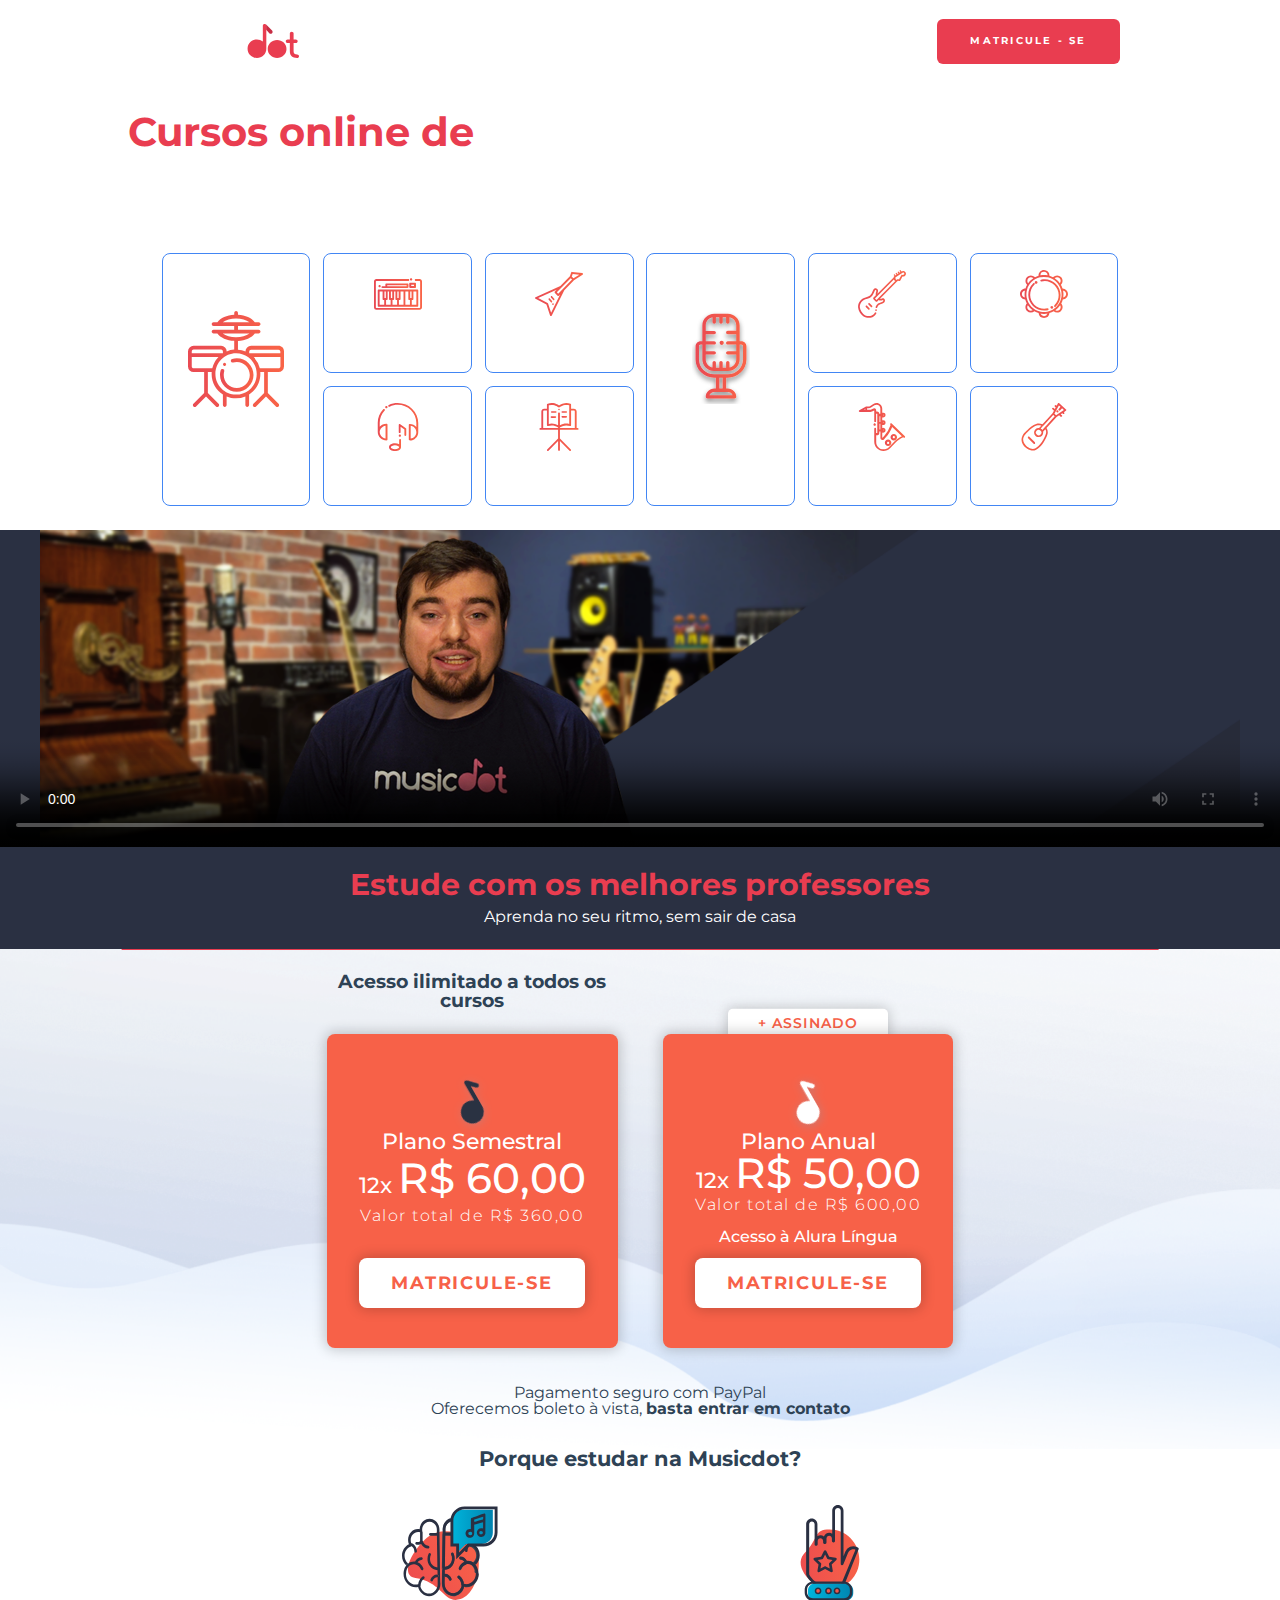
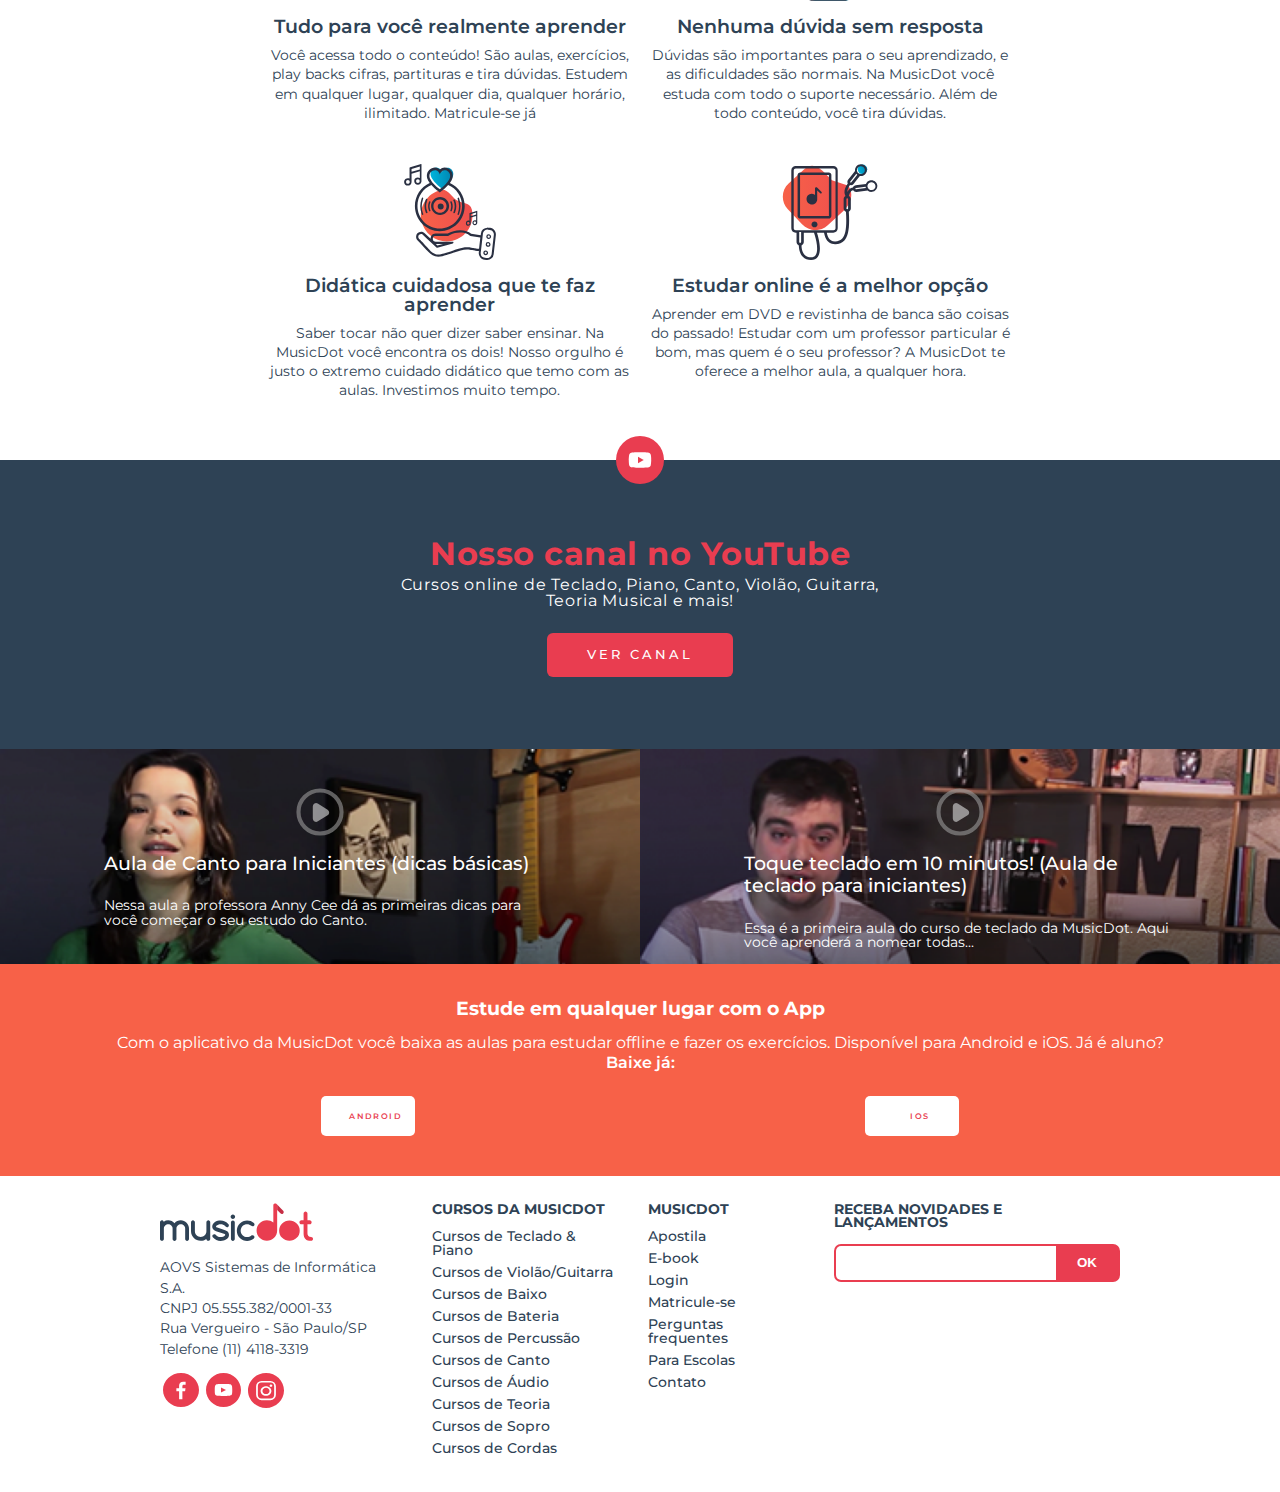
==== commit 4426ac67: "chamada app" ====
--- a/index.html
+++ b/index.html
@@ -163,7 +163,7 @@
 
     <section class="chamada__aplicativo">
         <h2 class="aplicativo__titulo">Estude em qualquer lugar com o App</h2>
-        <p class="aplicativo__texto">Com o aplicativo da MusicDot você baixa as aulas para estudar offline e fazer os exercícios. Disponível para Android e iOS. Já é aluno? <strong class="texto-destaque">Baixe já:</strong></p>
+        <p class="aplicativo__texto">Com o aplicativo da MusicDot você baixa as aulas para estudar offline e fazer os exercícios. Disponível para Android e iOS. Já é aluno? <strong class="texto__destaque">Baixe já:</strong></p>
         <a href="https://play.google.com/store/apps/details?id=br.com.musicdot&hl=en" class="aplicativo__button app__download--android botao">Android</a>
         <a href="https://apps.apple.com/br/app/musicdot/id1333842849" class="aplicativo__button app__download--ios botao">iOS</a>
     </section>
--- a/css/chamada-app.css
+++ b/css/chamada-app.css
@@ -0,0 +1,49 @@
+.chamada__aplicativo {
+    color: #fff;
+    text-align: center;
+    background-color: #f76148;
+    padding: 2rem 7.5%;
+    display: grid;
+    grid-template-columns: 1fr 1fr;
+    grid-template-rows: auto;
+    justify-items: center;
+}
+
+.aplicativo__titulo {
+    font-size: 1.2rem;
+    font-weight: 700;
+    margin-bottom: .8rem;
+    line-height: 24px;
+    grid-column-end: span 2;
+}
+
+.aplicativo__texto {
+    line-height: 20px;
+    margin-bottom: 15px;
+    grid-column-end: span 2;
+}
+
+.texto__destaque {
+    font-weight: 600;
+}
+
+.chamada__aplicativo__button--wrapper {
+    display: flex;
+    justify-content: space-evenly;
+}
+
+.aplicativo__button {
+    color: #e93d50;
+    font-weight: 600;
+    letter-spacing: 1.6px;
+    text-transform: uppercase;
+    background-color: #fff;
+    border: none;
+    border-radius: 5px;
+    width: 5.9rem;
+    padding: 1rem 0 1rem 1rem;
+    box-sizing: border-box;
+    font-size: .5rem;
+    background-size: 1.2rem;
+    background-repeat: no-repeat;
+}